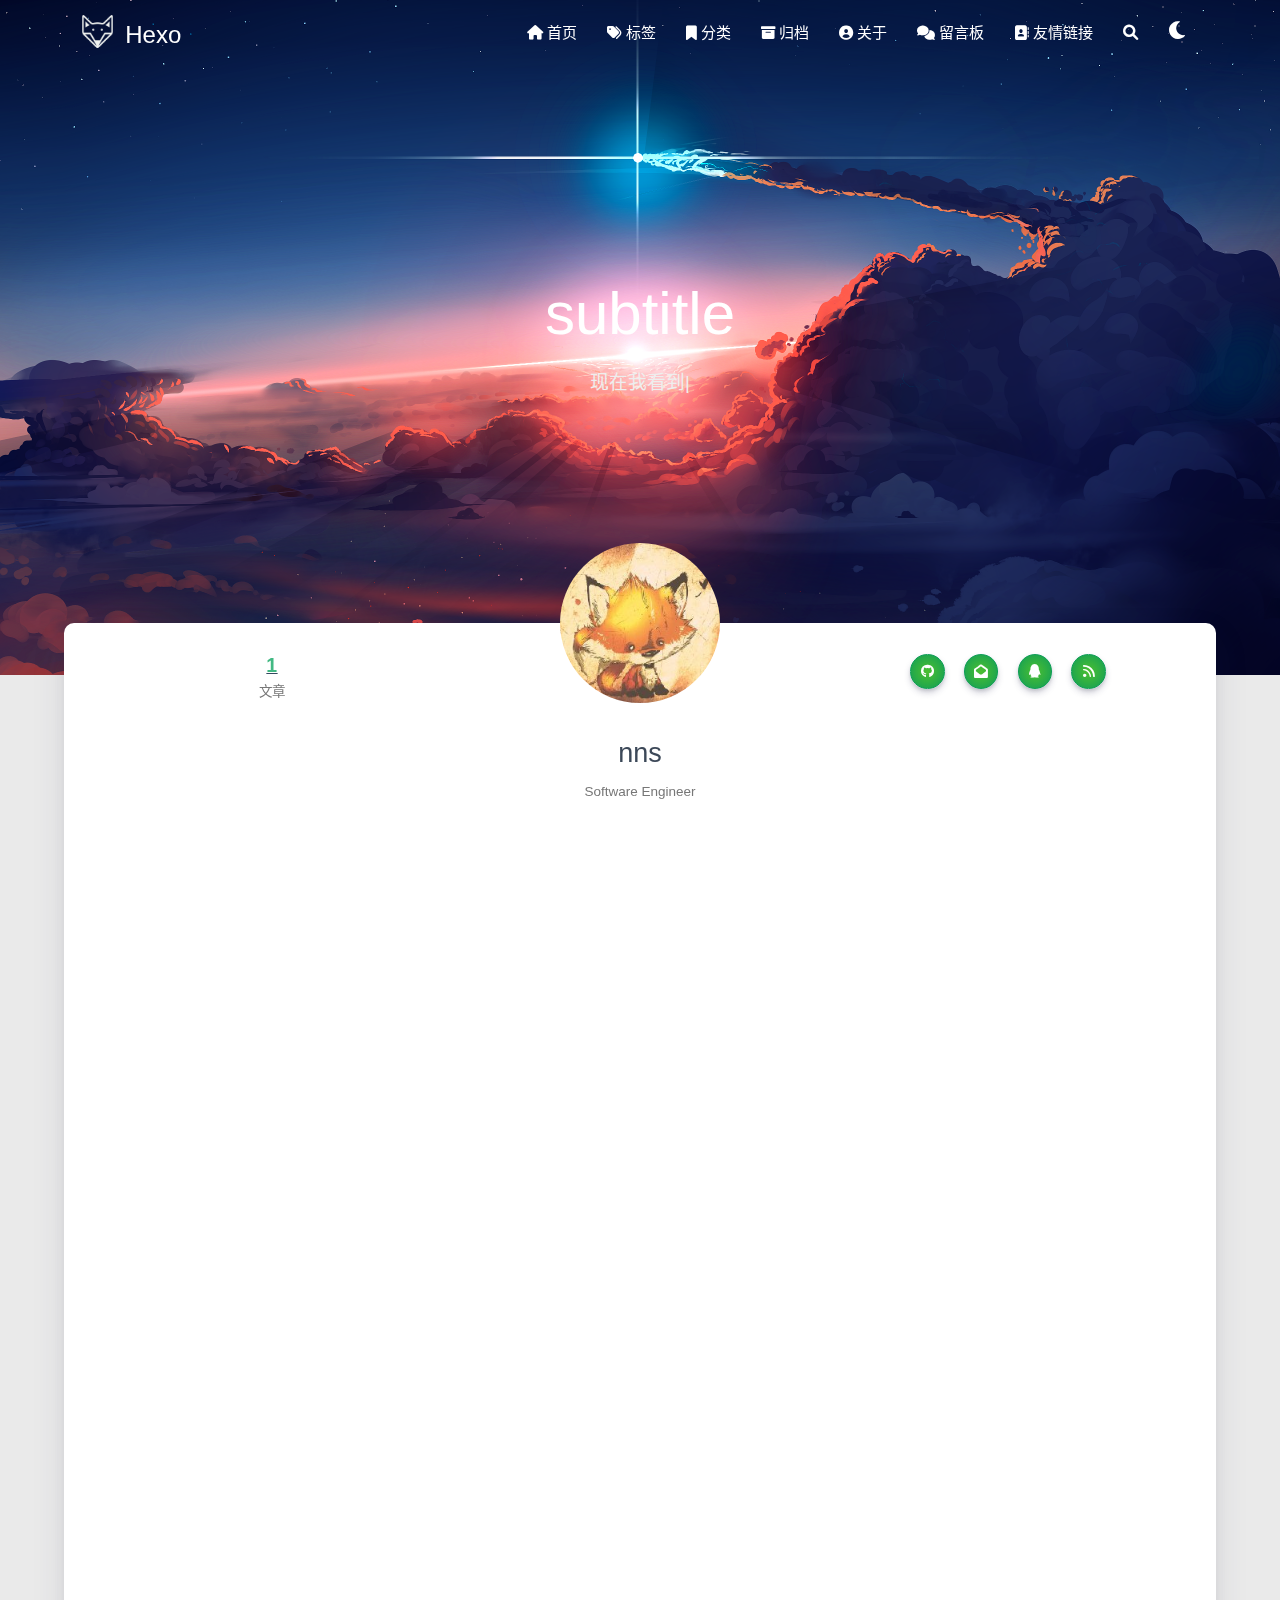
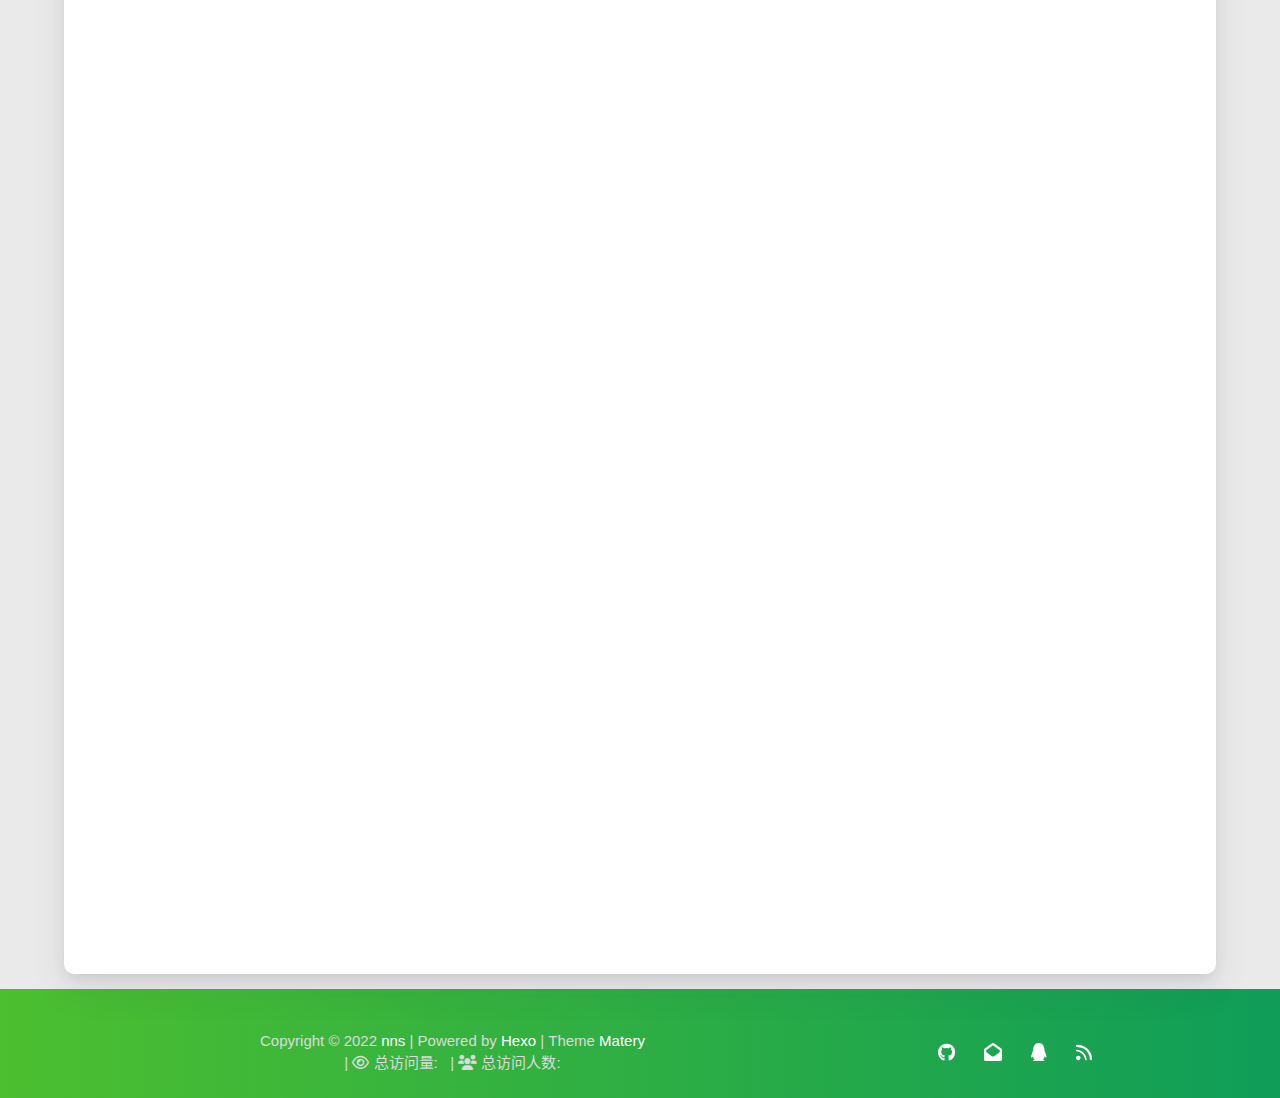
==== about/index.html @ d49d1c5c "Site updated: 2022-09-23 10:09:43" ====
<!DOCTYPE HTML>
<html lang="zh-CN">


<head>
    <meta charset="utf-8">
    <meta name="keywords" content="关于, Hexo">
    <meta name="description" content="Hexo">
    <meta http-equiv="X-UA-Compatible" content="IE=edge">
    <meta name="viewport" content="width=device-width, initial-scale=1.0, user-scalable=no">
    <meta name="renderer" content="webkit|ie-stand|ie-comp">
    <meta name="mobile-web-app-capable" content="yes">
    <meta name="format-detection" content="telephone=no">
    <meta name="apple-mobile-web-app-capable" content="yes">
    <meta name="apple-mobile-web-app-status-bar-style" content="black-translucent">
    <meta name="referrer" content="no-referrer-when-downgrade">
    <!-- Global site tag (gtag.js) - Google Analytics -->


    <title>关于 | Hexo</title>
    <link rel="icon" type="image/png" href="/favicon.png">
    


    <!-- bg-cover style     -->



<link rel="stylesheet" type="text/css" href="/libs/awesome/css/all.min.css">
<link rel="stylesheet" type="text/css" href="/libs/materialize/materialize.min.css">
<link rel="stylesheet" type="text/css" href="/libs/aos/aos.css">
<link rel="stylesheet" type="text/css" href="/libs/animate/animate.min.css">
<link rel="stylesheet" type="text/css" href="/libs/lightGallery/css/lightgallery.min.css">
<link rel="stylesheet" type="text/css" href="/css/matery.css">
<link rel="stylesheet" type="text/css" href="/css/my.css">
<link rel="stylesheet" type="text/css" href="/css/dark.css" media="none" onload="if(media!='all')media='all'">




    <link rel="stylesheet" href="/libs/tocbot/tocbot.css">
    <link rel="stylesheet" href="/css/post.css">




    
        <link rel="stylesheet" type="text/css" href="/css/reward.css">
    



    <script src="/libs/jquery/jquery-3.6.0.min.js"></script>

<meta name="generator" content="Hexo 6.3.0"></head>


<body>
    <header class="navbar-fixed">
    <nav id="headNav" class="bg-color nav-transparent">
        <div id="navContainer" class="nav-wrapper container">
            <div class="brand-logo">
                <a href="/" class="waves-effect waves-light">
                    
                    <img src="/medias/logo.png" class="logo-img" alt="LOGO">
                    
                    <span class="logo-span">Hexo</span>
                </a>
            </div>
            

<a href="#" data-target="mobile-nav" class="sidenav-trigger button-collapse"><i class="fas fa-bars"></i></a>
<ul class="right nav-menu">
  
  <li class="hide-on-med-and-down nav-item">
    
    <a href="/" class="waves-effect waves-light">
      
      <i class="fas fa-home" style="zoom: 0.6;"></i>
      
      <span>首页</span>
    </a>
    
  </li>
  
  <li class="hide-on-med-and-down nav-item">
    
    <a href="/tags" class="waves-effect waves-light">
      
      <i class="fas fa-tags" style="zoom: 0.6;"></i>
      
      <span>标签</span>
    </a>
    
  </li>
  
  <li class="hide-on-med-and-down nav-item">
    
    <a href="/categories" class="waves-effect waves-light">
      
      <i class="fas fa-bookmark" style="zoom: 0.6;"></i>
      
      <span>分类</span>
    </a>
    
  </li>
  
  <li class="hide-on-med-and-down nav-item">
    
    <a href="/archives" class="waves-effect waves-light">
      
      <i class="fas fa-archive" style="zoom: 0.6;"></i>
      
      <span>归档</span>
    </a>
    
  </li>
  
  <li class="hide-on-med-and-down nav-item">
    
    <a href="/about" class="waves-effect waves-light">
      
      <i class="fas fa-user-circle" style="zoom: 0.6;"></i>
      
      <span>关于</span>
    </a>
    
  </li>
  
  <li class="hide-on-med-and-down nav-item">
    
    <a href="/contact" class="waves-effect waves-light">
      
      <i class="fas fa-comments" style="zoom: 0.6;"></i>
      
      <span>留言板</span>
    </a>
    
  </li>
  
  <li class="hide-on-med-and-down nav-item">
    
    <a href="/friends" class="waves-effect waves-light">
      
      <i class="fas fa-address-book" style="zoom: 0.6;"></i>
      
      <span>友情链接</span>
    </a>
    
  </li>
  
  <li>
    <a href="#searchModal" class="modal-trigger waves-effect waves-light">
      <i id="searchIcon" class="fas fa-search" title="搜索" style="zoom: 0.85;"></i>
    </a>
  </li>
  <li>
    <a href="javascript:;" class="waves-effect waves-light" onclick="switchNightMode()" title="深色/浅色模式" >
      <i id="sum-moon-icon" class="fas fa-sun" style="zoom: 0.85;"></i>
    </a>
  </li>
</ul>


<div id="mobile-nav" class="side-nav sidenav">

    <div class="mobile-head bg-color">
        
        <img src="/medias/logo.png" class="logo-img circle responsive-img">
        
        <div class="logo-name">Hexo</div>
        <div class="logo-desc">
            
            Never really desperate, only the lost of the soul.
            
        </div>
    </div>

    <ul class="menu-list mobile-menu-list">
        
        <li class="m-nav-item">
	  
		<a href="/" class="waves-effect waves-light">
			
			    <i class="fa-fw fas fa-home"></i>
			
			首页
		</a>
          
        </li>
        
        <li class="m-nav-item">
	  
		<a href="/tags" class="waves-effect waves-light">
			
			    <i class="fa-fw fas fa-tags"></i>
			
			标签
		</a>
          
        </li>
        
        <li class="m-nav-item">
	  
		<a href="/categories" class="waves-effect waves-light">
			
			    <i class="fa-fw fas fa-bookmark"></i>
			
			分类
		</a>
          
        </li>
        
        <li class="m-nav-item">
	  
		<a href="/archives" class="waves-effect waves-light">
			
			    <i class="fa-fw fas fa-archive"></i>
			
			归档
		</a>
          
        </li>
        
        <li class="m-nav-item">
	  
		<a href="/about" class="waves-effect waves-light">
			
			    <i class="fa-fw fas fa-user-circle"></i>
			
			关于
		</a>
          
        </li>
        
        <li class="m-nav-item">
	  
		<a href="/contact" class="waves-effect waves-light">
			
			    <i class="fa-fw fas fa-comments"></i>
			
			留言板
		</a>
          
        </li>
        
        <li class="m-nav-item">
	  
		<a href="/friends" class="waves-effect waves-light">
			
			    <i class="fa-fw fas fa-address-book"></i>
			
			友情链接
		</a>
          
        </li>
        
        
        <li><div class="divider"></div></li>
        <li>
            <a href="https://github.com/blinkfox/hexo-theme-matery" class="waves-effect waves-light" target="_blank">
                <i class="fab fa-github-square fa-fw"></i>Fork Me
            </a>
        </li>
        
    </ul>
</div>


        </div>

        
            <style>
    .nav-transparent .github-corner {
        display: none !important;
    }

    .github-corner {
        position: absolute;
        z-index: 10;
        top: 0;
        right: 0;
        border: 0;
        transform: scale(1.1);
    }

    .github-corner svg {
        color: #0f9d58;
        fill: #fff;
        height: 64px;
        width: 64px;
    }

    .github-corner:hover .octo-arm {
        animation: a 0.56s ease-in-out;
    }

    .github-corner .octo-arm {
        animation: none;
    }

    @keyframes a {
        0%,
        to {
            transform: rotate(0);
        }
        20%,
        60% {
            transform: rotate(-25deg);
        }
        40%,
        80% {
            transform: rotate(10deg);
        }
    }
</style>

<a href="https://github.com/blinkfox/hexo-theme-matery" class="github-corner tooltipped hide-on-med-and-down" target="_blank"
   data-tooltip="Fork Me" data-position="left" data-delay="50">
    <svg viewBox="0 0 250 250" aria-hidden="true">
        <path d="M0,0 L115,115 L130,115 L142,142 L250,250 L250,0 Z"></path>
        <path d="M128.3,109.0 C113.8,99.7 119.0,89.6 119.0,89.6 C122.0,82.7 120.5,78.6 120.5,78.6 C119.2,72.0 123.4,76.3 123.4,76.3 C127.3,80.9 125.5,87.3 125.5,87.3 C122.9,97.6 130.6,101.9 134.4,103.2"
              fill="currentColor" style="transform-origin: 130px 106px;" class="octo-arm"></path>
        <path d="M115.0,115.0 C114.9,115.1 118.7,116.5 119.8,115.4 L133.7,101.6 C136.9,99.2 139.9,98.4 142.2,98.6 C133.8,88.0 127.5,74.4 143.8,58.0 C148.5,53.4 154.0,51.2 159.7,51.0 C160.3,49.4 163.2,43.6 171.4,40.1 C171.4,40.1 176.1,42.5 178.8,56.2 C183.1,58.6 187.2,61.8 190.9,65.4 C194.5,69.0 197.7,73.2 200.1,77.6 C213.8,80.2 216.3,84.9 216.3,84.9 C212.7,93.1 206.9,96.0 205.4,96.6 C205.1,102.4 203.0,107.8 198.3,112.5 C181.9,128.9 168.3,122.5 157.7,114.1 C157.9,116.9 156.7,120.9 152.7,124.9 L141.0,136.5 C139.8,137.7 141.6,141.9 141.8,141.8 Z"
              fill="currentColor" class="octo-body"></path>
    </svg>
</a>
        
    </nav>

</header>

    <style type="text/css">
    /* don't remove. */
    .about-cover {
        height: 75vh;
    }
</style>

<div class="bg-cover pd-header about-cover">
    <div class="container">
    <div class="row">
    <div class="col s10 offset-s1 m8 offset-m2 l8 offset-l2">
        <div class="brand">
            <div class="title center-align">
                
                    subtitle
                
            </div>

            <div class="description center-align">
                
                <span id="subtitle"></span>
                <script src="/libs/typed/typed.js"></script>
                <script>
                    var typed = new Typed("#subtitle", {
                        strings: [ 
                            
                                "现在我看到了，这机械的脉搏",
                            
                                "And now I see with eye serene, the very pulse of the machine.",
                            
                        ],
                        startDelay: 300,
                        typeSpeed: 100,
                        loop: true,
                        backSpeed: 50,
                        showCursor: true
                    });
                </script>
                
            </div>
        </div>
    </div>
</div>


<script>
    // 每天切换 banner 图.  Switch banner image every day.
    var bannerUrl = "/medias/banner/" + new Date().getDay() + '.jpg';
    $('.bg-cover').css('background-image', 'url(' + bannerUrl + ')');
</script>


    </div>
</div>

<main class="content">

    <div id="aboutme" class="container about-container">
        <div class="card">
            <div class="card-content">
                <div class="row">
                    <div class="post-statis col l4 hide-on-med-and-down" data-aos="zoom-in-right">
                        
<div class="statis">
    <span class="count"><a href="/">1</a></span>
    <span class="name">文章</span>
</div>






                    </div>
                    <div class="col s12 m12 l4">
                        <div class="profile center-align">
                            <div class="avatar">
                                <img src="/medias/avatar.jpg" alt="nns"
                                     class="circle responsive-img avatar-img">
                            </div>
                            <div class="author">
                                <div class="post-statis hide-on-large-only" data-aos="zoom-in-right">
                                    
<div class="statis">
    <span class="count"><a href="/">1</a></span>
    <span class="name">文章</span>
</div>






                                </div>
                                <div class="title">nns</div>
                                <div class="career">Software Engineer</div>
                                <div class="social-link hide-on-large-only" data-aos="zoom-in-left">
                                    
    <a href="https://github.com/blinkfo" class="tooltipped" target="_blank" data-tooltip="访问我的GitHub" data-position="top" data-delay="50">
        <i class="fab fa-github"></i>
    </a>



    <a href="mailto:3038993813@qq.com" class="tooltipped" target="_blank" data-tooltip="邮件联系我" data-position="top" data-delay="50">
        <i class="fas fa-envelope-open"></i>
    </a>







    <a href="tencent://AddContact/?fromId=50&fromSubId=1&subcmd=all&uin=3038993813" class="tooltipped" target="_blank" data-tooltip="QQ联系我: 3038993813" data-position="top" data-delay="50">
        <i class="fab fa-qq"></i>
    </a>







    <a href="/atom.xml" class="tooltipped" target="_blank" data-tooltip="RSS 订阅" data-position="top" data-delay="50">
        <i class="fas fa-rss"></i>
    </a>


                                </div>
                            </div>
                        </div>
                    </div>
                    <div class="col l4 hide-on-med-and-down" data-aos="zoom-in-left">
                        <div class="social-link">
                            
    <a href="https://github.com/blinkfo" class="tooltipped" target="_blank" data-tooltip="访问我的GitHub" data-position="top" data-delay="50">
        <i class="fab fa-github"></i>
    </a>



    <a href="mailto:3038993813@qq.com" class="tooltipped" target="_blank" data-tooltip="邮件联系我" data-position="top" data-delay="50">
        <i class="fas fa-envelope-open"></i>
    </a>







    <a href="tencent://AddContact/?fromId=50&fromSubId=1&subcmd=all&uin=3038993813" class="tooltipped" target="_blank" data-tooltip="QQ联系我: 3038993813" data-position="top" data-delay="50">
        <i class="fab fa-qq"></i>
    </a>







    <a href="/atom.xml" class="tooltipped" target="_blank" data-tooltip="RSS 订阅" data-position="top" data-delay="50">
        <i class="fas fa-rss"></i>
    </a>


                        </div>
                    </div>
                </div>

                <div class="introduction center-align" data-aos="fade-up">苦寻此旅，直抵群星</div>

                <style type="text/css">
    #posts-chart,
    #categories-chart,
    #tags-chart {
        width: 100%;
        height: 300px;
        margin: 0.5rem auto;
        padding: 0.5rem;
    }
</style>

<div id="postCharts" class="post-charts">
    <div class="title center-align" data-aos="zoom-in-up">
        <i class="far fa-bar-chart"></i>&nbsp;&nbsp;文章统计图
    </div>
    <div class="row">
        <div class="chart col s12 m6 l4" data-aos="zoom-in-up">
            <div id="posts-chart"></div>
        </div>

        <div class="chart col s12 m6 l4" data-aos="zoom-in-up">
            <div id="categories-chart"></div>
        </div>

        <div class="chart col s12 m6 l4" data-aos="zoom-in-up">
            <div id="tags-chart"></div>
        </div>
    </div>
</div>

<script type="text/javascript" src="/libs/echarts/echarts.min.js"></script>
<script>
    let postsChart = echarts.init(document.getElementById('posts-chart'));
    let categoriesChart = echarts.init(document.getElementById('categories-chart'));
    let tagsChart = echarts.init(document.getElementById('tags-chart'));

    

    let postsOption = {
        title: {
            text: '文章发布统计图',
            top: -5,
            x: 'center'
        },
        tooltip: {
            trigger: 'axis'
        },
        xAxis: {
            type: 'category',
            data: ["2021-09","2021-10","2021-11","2021-12","2022-01","2022-02","2022-03","2022-04","2022-05","2022-06","2022-07","2022-08","2022-09"]
        },
        yAxis: {
            type: 'value',
        },
        series: [
            {
                name: '文章篇数',
                type: 'line',
                color: ['#6772e5'],
                data: [0,0,0,0,0,0,0,0,0,0,0,0,1],
                markPoint: {
                    symbolSize: 45,
                    color: ['#fa755a','#3ecf8e','#82d3f4'],
                    data: [{
                        type: 'max',
                        itemStyle: {color: ['#3ecf8e']},
                        name: '最大值'
                    }, {
                        type: 'min',
                        itemStyle: {color: ['#fa755a']},
                        name: '最小值'
                    }]
                },
                markLine: {
                    itemStyle: {color: ['#ab47bc']},
                    data: [
                        {type: 'average', name: '平均值'}
                    ]
                }
            }
        ]
    };

    

    let categoriesOption = {
        title: {
            text: '文章分类统计图',
            top: -4,
            x: 'center'
        },
        tooltip: {
            trigger: 'item',
            formatter: "{a} <br/>{b} : {c} ({d}%)"
        },
        series: [
            {
                name: '分类',
                type: 'pie',
                radius: '50%',
                color: ['#6772e5', '#ff9e0f', '#fa755a', '#3ecf8e', '#82d3f4', '#ab47bc', '#525f7f', '#f51c47', '#26A69A'],
                data: [],
                itemStyle: {
                    emphasis: {
                        shadowBlur: 10,
                        shadowOffsetX: 0,
                        shadowColor: 'rgba(0, 0, 0, 0.5)'
                    }
                }
            }
        ]
    };

    

    let tagsOption = {
        title: {
            text: 'TOP10 标签统计图',
            top: -5,
            x: 'center'
        },
        tooltip: {},
        xAxis: [
            {
                type: 'category',
                data: []
            }
        ],
        yAxis: [
            {
                type: 'value'
            }
        ],
        series: [
            {
                type: 'bar',
                color: ['#82d3f4'],
                barWidth : 18,
                data: [],
                markPoint: {
                    symbolSize: 45,
                    data: [{
                        type: 'max',
                        itemStyle: {color: ['#3ecf8e']},
                        name: '最大值'
                    }, {
                        type: 'min',
                        itemStyle: {color: ['#fa755a']},
                        name: '最小值'
                    }],
                },
                markLine: {
                    itemStyle: {color: ['#ab47bc']},
                    data: [
                        {type: 'average', name: '平均值'}
                    ]
                }
            }
        ]
    };

    // render the charts
    postsChart.setOption(postsOption);
    categoriesChart.setOption(categoriesOption);
    tagsChart.setOption(tagsOption);
</script>


                
                
<div class="my-projects">
    <div class="title center-align" data-aos="zoom-in-up">
        <i class="fas fa-gift"></i>&nbsp;&nbsp;我的项目
    </div>
    <div class="row">
        
        
        <div class="col s12 m6 l4" data-aos="fade-up">
            <div class="info center-align">
                <a href="http://github.com/blinkfox/hexo-theme-matery" class="icon"
                   style="background: linear-gradient(to bottom right, #66BB6A 0%, #81C784 100%)" target="_blank">
                    <i class="fas fa-file-alt"></i>
                </a>
                <div class="info-title">
                    <a href="http://github.com/blinkfox/hexo-theme-matery" target="_blank">hexo-theme-matery</a>
                </div>
                <div class="info-desc">This is a Hexo blog theme with &#39;Material Design&#39; and responsive design.</div>
            </div>
        </div>
        
        <div class="col s12 m6 l4" data-aos="fade-up">
            <div class="info center-align">
                <a href="https://github.com/blinkfox/fenix" class="icon"
                   style="background: linear-gradient(to bottom right, #F06292 0%, #EF5350 100%)" target="_blank">
                    <i class="fas fa-database"></i>
                </a>
                <div class="info-title">
                    <a href="https://github.com/blinkfox/fenix" target="_blank">Fenix</a>
                </div>
                <div class="info-desc">这是 Spring Data JPA 复杂或动态 SQL 查询的扩展库。</div>
            </div>
        </div>
        
        <div class="col s12 m6 l4" data-aos="fade-up">
            <div class="info center-align">
                <a href="https://github.com/blinkfox/typora-vue-theme" class="icon"
                   style="background: linear-gradient(to bottom right, #29B6F6 0%, #1E88E5 100%)" target="_blank">
                    <i class="fas fa-file-alt"></i>
                </a>
                <div class="info-title">
                    <a href="https://github.com/blinkfox/typora-vue-theme" target="_blank">typora-vue-theme</a>
                </div>
                <div class="info-desc">This is a typora theme inspired by Vue document style.</div>
            </div>
        </div>
        
        
    </div>
</div>

                

                
                
<div class="my-skills">
    <div class="title center-align" data-aos="zoom-in-up">
        <i class="fas fa-wrench"></i>&nbsp;&nbsp;我的技能
    </div>
    <div class="row">
        
        
        
        <div class="col s12 m6 l6" data-aos="fade-up">
            <div class="skillbar">
                <div class="skillbar-title"
                     style="background: linear-gradient(to right, #FF0066 0%, #FF00CC 100%); width: 85%">
                    <span>Java</span>
                </div>
                <div class="skill-bar-percent">85%</div>
            </div>
        </div>
        
        
        <div class="col s12 m6 l6" data-aos="fade-up">
            <div class="skillbar">
                <div class="skillbar-title"
                     style="background: linear-gradient(to right, #9900FF 0%, #CC66FF 100%); width: 80%">
                    <span>JavaScript</span>
                </div>
                <div class="skill-bar-percent">80%</div>
            </div>
        </div>
        
        
        <div class="col s12 m6 l6" data-aos="fade-up">
            <div class="skillbar">
                <div class="skillbar-title"
                     style="background: linear-gradient(to right, #2196F3 0%, #42A5F5 100%); width: 80%">
                    <span>HTML5</span>
                </div>
                <div class="skill-bar-percent">80%</div>
            </div>
        </div>
        
        
        <div class="col s12 m6 l6" data-aos="fade-up">
            <div class="skillbar">
                <div class="skillbar-title"
                     style="background: linear-gradient(to right, #00BCD4 0%, #80DEEA 100%); width: 70%">
                    <span>CSS</span>
                </div>
                <div class="skill-bar-percent">70%</div>
            </div>
        </div>
        
        
        <div class="col s12 m6 l6" data-aos="fade-up">
            <div class="skillbar">
                <div class="skillbar-title"
                     style="background: linear-gradient(to right, #4CAF50 0%, #81C784 100%); width: 90%">
                    <span>SQL</span>
                </div>
                <div class="skill-bar-percent">90%</div>
            </div>
        </div>
        
        
        <div class="col s12 m6 l6" data-aos="fade-up">
            <div class="skillbar">
                <div class="skillbar-title"
                     style="background: linear-gradient(to right, #FFEB3B 0%, #FFF176 100%); width: 75%">
                    <span>程序设计</span>
                </div>
                <div class="skill-bar-percent">75%</div>
            </div>
        </div>
        
        
    </div>

    

    
    <div class="other-skills chip-container" data-aos="zoom-in-up">
        <div class="sub-title center-align"><i class="fa fa-book"></i>&nbsp;&nbsp;其他技能</div>
        <div class="tag-chips center-align">
            
        </div>
    </div>
    

</div>

                

                
                
<div id="myGallery" class="my-gallery">
    <div class="title center-align" data-aos="zoom-in-up">
        <i class="far fa-image"></i>&nbsp;&nbsp;相册
    </div>
    <div class="row">
        
        
        <div class="photo col s12 m6 l4" data-aos="fade-up">
            <div class="img-item" data-src="/medias/featureimages/0.jpg">
                <img src="/medias/featureimages/0.jpg" class="responsive-img">
            </div>
        </div>
        
        <div class="photo col s12 m6 l4" data-aos="fade-up">
            <div class="img-item" data-src="/medias/featureimages/1.jpg">
                <img src="/medias/featureimages/1.jpg" class="responsive-img">
            </div>
        </div>
        
        <div class="photo col s12 m6 l4" data-aos="fade-up">
            <div class="img-item" data-src="/medias/featureimages/2.jpg">
                <img src="/medias/featureimages/2.jpg" class="responsive-img">
            </div>
        </div>
        
        
    </div>
</div>

<script>
    $(function () {
        let animateClass = 'animated pulse';
        $('#myGallery .photo').hover(function () {
            $(this).addClass(animateClass);
        }, function () {
            $(this).removeClass(animateClass);
        });
    });
</script>

                
                
                
                
            </div>
        </div>
    </div>
</main>


    <footer class="page-footer bg-color">
    
        <link rel="stylesheet" href="/libs/aplayer/APlayer.min.css">
<style>
    .aplayer .aplayer-lrc p {
        
        display: none;
        
        font-size: 12px;
        font-weight: 700;
        line-height: 16px !important;
    }

    .aplayer .aplayer-lrc p.aplayer-lrc-current {
        
        display: none;
        
        font-size: 15px;
        color: #42b983;
    }

    
    .aplayer.aplayer-fixed.aplayer-narrow .aplayer-body {
        left: -66px !important;
    }

    .aplayer.aplayer-fixed.aplayer-narrow .aplayer-body:hover {
        left: 0px !important;
    }

    
</style>
<div class="">
    
    <div class="row">
        <meting-js class="col l8 offset-l2 m10 offset-m1 s12"
                   server="netease"
                   type="playlist"
                   id="503838841"
                   fixed='true'
                   autoplay='false'
                   theme='#42b983'
                   loop='all'
                   order='random'
                   preload='auto'
                   volume='0.7'
                   list-folded='true'
        >
        </meting-js>
    </div>
</div>

<script src="/libs/aplayer/APlayer.min.js"></script>
<script src="/libs/aplayer/Meting.min.js"></script>

    

    <div class="container row center-align"
         style="margin-bottom: 0px !important;">
        <div class="col s12 m8 l8 copy-right">
            Copyright&nbsp;&copy;
            
                <span id="year">2022</span>
            
            <a href="/about" target="_blank">nns</a>
            |&nbsp;Powered by&nbsp;<a href="https://hexo.io/" target="_blank">Hexo</a>
            |&nbsp;Theme&nbsp;<a href="https://github.com/blinkfox/hexo-theme-matery" target="_blank">Matery</a>
            <br>
            
            
            
                
            
            
                <span id="busuanzi_container_site_pv">
                &nbsp;|&nbsp;<i class="far fa-eye"></i>&nbsp;总访问量:&nbsp;
                    <span id="busuanzi_value_site_pv" class="white-color"></span>
            </span>
            
            
                <span id="busuanzi_container_site_uv">
                &nbsp;|&nbsp;<i class="fas fa-users"></i>&nbsp;总访问人数:&nbsp;
                    <span id="busuanzi_value_site_uv" class="white-color"></span>
            </span>
            
            <br>

            <!-- 运行天数提醒. -->
            
            <br>
            
        </div>
        <div class="col s12 m4 l4 social-link social-statis">
    <a href="https://github.com/blinkfo" class="tooltipped" target="_blank" data-tooltip="访问我的GitHub" data-position="top" data-delay="50">
        <i class="fab fa-github"></i>
    </a>



    <a href="mailto:3038993813@qq.com" class="tooltipped" target="_blank" data-tooltip="邮件联系我" data-position="top" data-delay="50">
        <i class="fas fa-envelope-open"></i>
    </a>







    <a href="tencent://AddContact/?fromId=50&fromSubId=1&subcmd=all&uin=3038993813" class="tooltipped" target="_blank" data-tooltip="QQ联系我: 3038993813" data-position="top" data-delay="50">
        <i class="fab fa-qq"></i>
    </a>







    <a href="/atom.xml" class="tooltipped" target="_blank" data-tooltip="RSS 订阅" data-position="top" data-delay="50">
        <i class="fas fa-rss"></i>
    </a>

</div>
    </div>
</footer>

<div class="progress-bar"></div>


    <!-- 搜索遮罩框 -->
<div id="searchModal" class="modal">
    <div class="modal-content">
        <div class="search-header">
            <span class="title"><i class="fas fa-search"></i>&nbsp;&nbsp;搜索</span>
            <input type="search" id="searchInput" name="s" placeholder="请输入搜索的关键字"
                   class="search-input">
        </div>
        <div id="searchResult"></div>
    </div>
</div>

<script type="text/javascript">
$(function () {
    var searchFunc = function (path, search_id, content_id) {
        'use strict';
        $.ajax({
            url: path,
            dataType: "xml",
            success: function (xmlResponse) {
                // get the contents from search data
                var datas = $("entry", xmlResponse).map(function () {
                    return {
                        title: $("title", this).text(),
                        content: $("content", this).text(),
                        url: $("url", this).text()
                    };
                }).get();
                var $input = document.getElementById(search_id);
                var $resultContent = document.getElementById(content_id);
                $input.addEventListener('input', function () {
                    var str = '<ul class=\"search-result-list\">';
                    var keywords = this.value.trim().toLowerCase().split(/[\s\-]+/);
                    $resultContent.innerHTML = "";
                    if (this.value.trim().length <= 0) {
                        return;
                    }
                    // perform local searching
                    datas.forEach(function (data) {
                        var isMatch = true;
                        var data_title = data.title.trim().toLowerCase();
                        var data_content = data.content.trim().replace(/<[^>]+>/g, "").toLowerCase();
                        var data_url = data.url;
                        data_url = data_url.indexOf('/') === 0 ? data.url : '/' + data_url;
                        var index_title = -1;
                        var index_content = -1;
                        var first_occur = -1;
                        // only match artiles with not empty titles and contents
                        if (data_title !== '' && data_content !== '') {
                            keywords.forEach(function (keyword, i) {
                                index_title = data_title.indexOf(keyword);
                                index_content = data_content.indexOf(keyword);
                                if (index_title < 0 && index_content < 0) {
                                    isMatch = false;
                                } else {
                                    if (index_content < 0) {
                                        index_content = 0;
                                    }
                                    if (i === 0) {
                                        first_occur = index_content;
                                    }
                                }
                            });
                        }
                        // show search results
                        if (isMatch) {
                            str += "<li><a href='" + data_url + "' class='search-result-title'>" + data_title + "</a>";
                            var content = data.content.trim().replace(/<[^>]+>/g, "");
                            if (first_occur >= 0) {
                                // cut out 100 characters
                                var start = first_occur - 20;
                                var end = first_occur + 80;
                                if (start < 0) {
                                    start = 0;
                                }
                                if (start === 0) {
                                    end = 100;
                                }
                                if (end > content.length) {
                                    end = content.length;
                                }
                                var match_content = content.substr(start, end);
                                // highlight all keywords
                                keywords.forEach(function (keyword) {
                                    var regS = new RegExp(keyword, "gi");
                                    match_content = match_content.replace(regS, "<em class=\"search-keyword\">" + keyword + "</em>");
                                });

                                str += "<p class=\"search-result\">" + match_content + "...</p>"
                            }
                            str += "</li>";
                        }
                    });
                    str += "</ul>";
                    $resultContent.innerHTML = str;
                });
            }
        });
    };

    searchFunc('/search.xml', 'searchInput', 'searchResult');
});
</script>

    <!-- 白天和黑夜主题 -->
<div class="stars-con">
    <div id="stars"></div>
    <div id="stars2"></div>
    <div id="stars3"></div>  
</div>

<script>
    function switchNightMode() {
        $('<div class="Cuteen_DarkSky"><div class="Cuteen_DarkPlanet"></div></div>').appendTo($('body')),
        setTimeout(function () {
            $('body').hasClass('DarkMode') 
            ? ($('body').removeClass('DarkMode'), localStorage.setItem('isDark', '0'), $('#sum-moon-icon').removeClass("fa-sun").addClass('fa-moon')) 
            : ($('body').addClass('DarkMode'), localStorage.setItem('isDark', '1'), $('#sum-moon-icon').addClass("fa-sun").removeClass('fa-moon')),
            
            setTimeout(function () {
            $('.Cuteen_DarkSky').fadeOut(1e3, function () {
                $(this).remove()
            })
            }, 2e3)
        })
    }
</script>

    <!-- 回到顶部按钮 -->
<div id="backTop" class="top-scroll">
    <a class="btn-floating btn-large waves-effect waves-light" href="#!">
        <i class="fas fa-arrow-up"></i>
    </a>
</div>


    <script src="/libs/materialize/materialize.min.js"></script>
    <script src="/libs/masonry/masonry.pkgd.min.js"></script>
    <script src="/libs/aos/aos.js"></script>
    <script src="/libs/scrollprogress/scrollProgress.min.js"></script>
    <script src="/libs/lightGallery/js/lightgallery-all.min.js"></script>
    <script src="/js/matery.js"></script>

    

    

    <!-- 雪花特效 -->
    

    <!-- 鼠标星星特效 -->
     
        <script type="text/javascript">
            // 只在桌面版网页启用特效
            var windowWidth = $(window).width();
            if (windowWidth > 768) {
                document.write('<script type="text/javascript" src="/libs/others/star.js"><\/script>');
            }
        </script>
    

     
        <script src="https://ssl.captcha.qq.com/TCaptcha.js"></script>
        <script src="/libs/others/TencentCaptcha.js"></script>
        <button id="TencentCaptcha" data-appid="xxxxxxxxxx" data-cbfn="callback" type="button" hidden></button>
    

    <!-- Baidu Analytics -->

    <!-- Baidu Push -->

<script>
    (function () {
        var bp = document.createElement('script');
        var curProtocol = window.location.protocol.split(':')[0];
        if (curProtocol === 'https') {
            bp.src = 'https://zz.bdstatic.com/linksubmit/push.js';
        } else {
            bp.src = 'http://push.zhanzhang.baidu.com/push.js';
        }
        var s = document.getElementsByTagName("script")[0];
        s.parentNode.insertBefore(bp, s);
    })();
</script>

    
    <script src="/libs/others/clicklove.js" async="async"></script>
    
    
    <script async src="/libs/others/busuanzi.pure.mini.js"></script>
    

    

    

    <!--腾讯兔小巢-->
    
    

    

    

    
    <script src="/libs/instantpage/instantpage.js" type="module"></script>
    

</body>

</html>
---- libs/lightGallery/css/lightgallery.min.css ----
@font-face{font-family:lg;src:url(../fonts/lg.ttf?22t19m) format("truetype"),url(../fonts/lg.woff?22t19m) format("woff"),url(../fonts/lg.svg?22t19m#lg) format("svg");font-weight:400;font-style:normal;font-display:block}.lg-icon{font-family:lg!important;speak:never;font-style:normal;font-weight:400;font-variant:normal;text-transform:none;line-height:1;-webkit-font-smoothing:antialiased;-moz-osx-font-smoothing:grayscale}.lg-actions .lg-next,.lg-actions .lg-prev{background-color:rgba(0,0,0,.45);border-radius:2px;color:#999;cursor:pointer;display:block;font-size:22px;margin-top:-10px;padding:8px 10px 9px;position:absolute;top:50%;z-index:1080;border:none;outline:0}.lg-actions .lg-next.disabled,.lg-actions .lg-prev.disabled{pointer-events:none;opacity:.5}.lg-actions .lg-next:hover,.lg-actions .lg-prev:hover{color:#FFF}.lg-actions .lg-next{right:20px}.lg-actions .lg-next:before{content:"\e095"}.lg-actions .lg-prev{left:20px}.lg-actions .lg-prev:after{content:"\e094"}@-webkit-keyframes lg-right-end{0%,100%{left:0}50%{left:-30px}}@-moz-keyframes lg-right-end{0%,100%{left:0}50%{left:-30px}}@-ms-keyframes lg-right-end{0%,100%{left:0}50%{left:-30px}}@keyframes lg-right-end{0%,100%{left:0}50%{left:-30px}}@-webkit-keyframes lg-left-end{0%,100%{left:0}50%{left:30px}}@-moz-keyframes lg-left-end{0%,100%{left:0}50%{left:30px}}@-ms-keyframes lg-left-end{0%,100%{left:0}50%{left:30px}}@keyframes lg-left-end{0%,100%{left:0}50%{left:30px}}.lg-outer.lg-right-end .lg-object{-webkit-animation:lg-right-end .3s;-o-animation:lg-right-end .3s;animation:lg-right-end .3s;position:relative}.lg-outer.lg-left-end .lg-object{-webkit-animation:lg-left-end .3s;-o-animation:lg-left-end .3s;animation:lg-left-end .3s;position:relative}.lg-toolbar{z-index:1082;left:0;position:absolute;top:0;width:100%;background-color:rgba(0,0,0,.45)}.lg-toolbar .lg-icon{color:#999;cursor:pointer;float:right;font-size:24px;height:47px;line-height:27px;padding:10px 0;text-align:center;width:50px;text-decoration:none!important;outline:0;background:0 0;border:none;box-shadow:none;-webkit-transition:color .2s linear;-o-transition:color .2s linear;transition:color .2s linear}.lg-toolbar .lg-icon:hover{color:#FFF}.lg-toolbar .lg-close:after{content:"\e070"}.lg-toolbar .lg-download:after{content:"\e0f2"}.lg-sub-html{background-color:rgba(0,0,0,.45);bottom:0;color:#EEE;font-size:16px;left:0;padding:10px 40px;position:fixed;right:0;text-align:center;z-index:1080}.lg-sub-html h4{margin:0;font-size:13px;font-weight:700}.lg-sub-html p{font-size:12px;margin:5px 0 0}#lg-counter{color:#999;display:inline-block;font-size:16px;padding-left:20px;padding-top:12px;vertical-align:middle}.lg-next,.lg-prev,.lg-toolbar{opacity:1;-webkit-transition:-webkit-transform .35s cubic-bezier(0,0,.25,1) 0s,opacity .35s cubic-bezier(0,0,.25,1) 0s,color .2s linear;-moz-transition:-moz-transform .35s cubic-bezier(0,0,.25,1) 0s,opacity .35s cubic-bezier(0,0,.25,1) 0s,color .2s linear;-o-transition:-o-transform .35s cubic-bezier(0,0,.25,1) 0s,opacity .35s cubic-bezier(0,0,.25,1) 0s,color .2s linear;transition:transform .35s cubic-bezier(0,0,.25,1) 0s,opacity .35s cubic-bezier(0,0,.25,1) 0s,color .2s linear}.lg-hide-items .lg-prev{opacity:0;-webkit-transform:translate3d(-10px,0,0);transform:translate3d(-10px,0,0)}.lg-hide-items .lg-next{opacity:0;-webkit-transform:translate3d(10px,0,0);transform:translate3d(10px,0,0)}.lg-hide-items .lg-toolbar{opacity:0;-webkit-transform:translate3d(0,-10px,0);transform:translate3d(0,-10px,0)}body:not(.lg-from-hash) .lg-outer.lg-start-zoom .lg-object{-webkit-transform:scale3d(.5,.5,.5);transform:scale3d(.5,.5,.5);opacity:0;-webkit-transition:-webkit-transform 250ms cubic-bezier(0,0,.25,1) 0s,opacity 250ms cubic-bezier(0,0,.25,1)!important;-moz-transition:-moz-transform 250ms cubic-bezier(0,0,.25,1) 0s,opacity 250ms cubic-bezier(0,0,.25,1)!important;-o-transition:-o-transform 250ms cubic-bezier(0,0,.25,1) 0s,opacity 250ms cubic-bezier(0,0,.25,1)!important;transition:transform 250ms cubic-bezier(0,0,.25,1) 0s,opacity 250ms cubic-bezier(0,0,.25,1)!important;-webkit-transform-origin:50% 50%;-moz-transform-origin:50% 50%;-ms-transform-origin:50% 50%;transform-origin:50% 50%}body:not(.lg-from-hash) .lg-outer.lg-start-zoom .lg-item.lg-complete .lg-object{-webkit-transform:scale3d(1,1,1);transform:scale3d(1,1,1);opacity:1}.lg-outer .lg-thumb-outer{background-color:#0D0A0A;bottom:0;position:absolute;width:100%;z-index:1080;max-height:350px;-webkit-transform:translate3d(0,100%,0);transform:translate3d(0,100%,0);-webkit-transition:-webkit-transform .25s cubic-bezier(0,0,.25,1) 0s;-moz-transition:-moz-transform .25s cubic-bezier(0,0,.25,1) 0s;-o-transition:-o-transform .25s cubic-bezier(0,0,.25,1) 0s;transition:transform .25s cubic-bezier(0,0,.25,1) 0s}.lg-outer .lg-thumb-outer.lg-grab .lg-thumb-item{cursor:-webkit-grab;cursor:-moz-grab;cursor:-o-grab;cursor:-ms-grab;cursor:grab}.lg-outer .lg-thumb-outer.lg-grabbing .lg-thumb-item{cursor:move;cursor:-webkit-grabbing;cursor:-moz-grabbing;cursor:-o-grabbing;cursor:-ms-grabbing;cursor:grabbing}.lg-outer .lg-thumb-outer.lg-dragging .lg-thumb{-webkit-transition-duration:0s!important;transition-duration:0s!important}.lg-outer.lg-thumb-open .lg-thumb-outer{-webkit-transform:translate3d(0,0,0);transform:translate3d(0,0,0)}.lg-outer .lg-thumb{padding:10px 0;height:100%;margin-bottom:-5px}.lg-outer .lg-thumb-item{cursor:pointer;float:left;overflow:hidden;height:100%;border:2px solid #FFF;border-radius:4px;margin-bottom:5px}@media (min-width:1025px){.lg-outer .lg-thumb-item{-webkit-transition:border-color .25s ease;-o-transition:border-color .25s ease;transition:border-color .25s ease}}.lg-outer .lg-thumb-item.active,.lg-outer .lg-thumb-item:hover{border-color:#a90707}.lg-outer .lg-thumb-item img{width:100%;height:100%;object-fit:cover}.lg-outer.lg-has-thumb .lg-item{padding-bottom:120px}.lg-outer.lg-can-toggle .lg-item{padding-bottom:0}.lg-outer.lg-pull-caption-up .lg-sub-html{-webkit-transition:bottom .25s ease;-o-transition:bottom .25s ease;transition:bottom .25s ease}.lg-outer.lg-pull-caption-up.lg-thumb-open .lg-sub-html{bottom:100px}.lg-outer .lg-toogle-thumb{background-color:#0D0A0A;border-radius:2px 2px 0 0;color:#999;cursor:pointer;font-size:24px;height:39px;line-height:27px;padding:5px 0;position:absolute;right:20px;text-align:center;top:-39px;width:50px;outline:0;border:none}.lg-outer .lg-toogle-thumb:after{content:"\e1ff"}.lg-outer .lg-toogle-thumb:hover{color:#FFF}.lg-outer .lg-video-cont{display:inline-block;vertical-align:middle;max-width:1140px;max-height:100%;width:100%;padding:0 5px}.lg-outer .lg-video{width:100%;height:0;padding-bottom:56.25%;overflow:hidden;position:relative}.lg-outer .lg-video .lg-object{display:inline-block;position:absolute;top:0;left:0;width:100%!important;height:100%!important}.lg-outer .lg-video .lg-video-play{width:84px;height:59px;position:absolute;left:50%;top:50%;margin-left:-42px;margin-top:-30px;z-index:1080;cursor:pointer}.lg-outer .lg-has-iframe .lg-video{-webkit-overflow-scrolling:touch;overflow:auto}.lg-outer .lg-has-vimeo .lg-video-play{background:url(../img/vimeo-play.png) no-repeat}.lg-outer .lg-has-vimeo:hover .lg-video-play{background:url(../img/vimeo-play.png) 0 -58px no-repeat}.lg-outer .lg-has-html5 .lg-video-play{background:url(../img/video-play.png) no-repeat;height:64px;margin-left:-32px;margin-top:-32px;width:64px;opacity:.8}.lg-outer .lg-has-html5:hover .lg-video-play{opacity:1}.lg-outer .lg-has-youtube .lg-video-play{background:url(../img/youtube-play.png) no-repeat}.lg-outer .lg-has-youtube:hover .lg-video-play{background:url(../img/youtube-play.png) 0 -60px no-repeat}.lg-outer .lg-video-object{width:100%!important;height:100%!important;position:absolute;top:0;left:0}.lg-outer .lg-has-video .lg-video-object{visibility:hidden}.lg-outer .lg-has-video.lg-video-playing .lg-object,.lg-outer .lg-has-video.lg-video-playing .lg-video-play{display:none}.lg-outer .lg-has-video.lg-video-playing .lg-video-object{visibility:visible}.lg-progress-bar{background-color:#333;height:5px;left:0;position:absolute;top:0;width:100%;z-index:1083;opacity:0;-webkit-transition:opacity 80ms ease 0s;-moz-transition:opacity 80ms ease 0s;-o-transition:opacity 80ms ease 0s;transition:opacity 80ms ease 0s}.lg-progress-bar .lg-progress{background-color:#a90707;height:5px;width:0}.lg-progress-bar.lg-start .lg-progress{width:100%}.lg-show-autoplay .lg-progress-bar{opacity:1}.lg-autoplay-button:after{content:"\e01d"}.lg-show-autoplay .lg-autoplay-button:after{content:"\e01a"}.lg-outer.lg-css3.lg-zoom-dragging .lg-item.lg-complete.lg-zoomable .lg-image,.lg-outer.lg-css3.lg-zoom-dragging .lg-item.lg-complete.lg-zoomable .lg-img-wrap{-webkit-transition-duration:0s;transition-duration:0s}.lg-outer.lg-use-transition-for-zoom .lg-item.lg-complete.lg-zoomable .lg-img-wrap{-webkit-transition:-webkit-transform .3s cubic-bezier(0,0,.25,1) 0s;-moz-transition:-moz-transform .3s cubic-bezier(0,0,.25,1) 0s;-o-transition:-o-transform .3s cubic-bezier(0,0,.25,1) 0s;transition:transform .3s cubic-bezier(0,0,.25,1) 0s}.lg-outer.lg-use-left-for-zoom .lg-item.lg-complete.lg-zoomable .lg-img-wrap{-webkit-transition:left .3s cubic-bezier(0,0,.25,1) 0s,top .3s cubic-bezier(0,0,.25,1) 0s;-moz-transition:left .3s cubic-bezier(0,0,.25,1) 0s,top .3s cubic-bezier(0,0,.25,1) 0s;-o-transition:left .3s cubic-bezier(0,0,.25,1) 0s,top .3s cubic-bezier(0,0,.25,1) 0s;transition:left .3s cubic-bezier(0,0,.25,1) 0s,top .3s cubic-bezier(0,0,.25,1) 0s}.lg-outer .lg-item.lg-complete.lg-zoomable .lg-img-wrap{-webkit-transform:translate3d(0,0,0);transform:translate3d(0,0,0);-webkit-backface-visibility:hidden;-moz-backface-visibility:hidden;backface-visibility:hidden}.lg-outer .lg-item.lg-complete.lg-zoomable .lg-image{-webkit-transform:scale3d(1,1,1);transform:scale3d(1,1,1);-webkit-transition:-webkit-transform .3s cubic-bezier(0,0,.25,1) 0s,opacity .15s!important;-moz-transition:-moz-transform .3s cubic-bezier(0,0,.25,1) 0s,opacity .15s!important;-o-transition:-o-transform .3s cubic-bezier(0,0,.25,1) 0s,opacity .15s!important;transition:transform .3s cubic-bezier(0,0,.25,1) 0s,opacity .15s!important;-webkit-transform-origin:0 0;-moz-transform-origin:0 0;-ms-transform-origin:0 0;transform-origin:0 0;-webkit-backface-visibility:hidden;-moz-backface-visibility:hidden;backface-visibility:hidden}#lg-zoom-in:after{content:"\e311"}#lg-actual-size{font-size:20px}#lg-actual-size:after{content:"\e033"}#lg-zoom-out{opacity:.5;pointer-events:none}#lg-zoom-out:after{content:"\e312"}.lg-zoomed #lg-zoom-out{opacity:1;pointer-events:auto}.lg-outer .lg-pager-outer{bottom:60px;left:0;position:absolute;right:0;text-align:center;z-index:1080;height:10px}.lg-outer .lg-pager-outer.lg-pager-hover .lg-pager-cont{overflow:visible}.lg-outer .lg-pager-cont{cursor:pointer;display:inline-block;overflow:hidden;position:relative;vertical-align:top;margin:0 5px}.lg-outer .lg-pager-cont:hover .lg-pager-thumb-cont{opacity:1;-webkit-transform:translate3d(0,0,0);transform:translate3d(0,0,0)}.lg-outer .lg-pager-cont.lg-pager-active .lg-pager{box-shadow:0 0 0 2px #fff inset}.lg-outer .lg-pager-thumb-cont{background-color:#fff;color:#FFF;bottom:100%;height:83px;left:0;margin-bottom:20px;margin-left:-60px;opacity:0;padding:5px;position:absolute;width:120px;border-radius:3px;-webkit-transition:opacity .15s ease 0s,-webkit-transform .15s ease 0s;-moz-transition:opacity .15s ease 0s,-moz-transform .15s ease 0s;-o-transition:opacity .15s ease 0s,-o-transform .15s ease 0s;transition:opacity .15s ease 0s,transform .15s ease 0s;-webkit-transform:translate3d(0,5px,0);transform:translate3d(0,5px,0)}.lg-outer .lg-pager-thumb-cont img{width:100%;height:100%}.lg-outer .lg-pager{background-color:rgba(255,255,255,.5);border-radius:50%;box-shadow:0 0 0 8px rgba(255,255,255,.7) inset;display:block;height:12px;-webkit-transition:box-shadow .3s ease 0s;-o-transition:box-shadow .3s ease 0s;transition:box-shadow .3s ease 0s;width:12px}.lg-outer .lg-pager:focus,.lg-outer .lg-pager:hover{box-shadow:0 0 0 8px #fff inset}.lg-outer .lg-caret{border-left:10px solid transparent;border-right:10px solid transparent;border-top:10px dashed;bottom:-10px;display:inline-block;height:0;left:50%;margin-left:-5px;position:absolute;vertical-align:middle;width:0}.lg-fullscreen:after{content:"\e20c"}.lg-fullscreen-on .lg-fullscreen:after{content:"\e20d"}.lg-outer #lg-dropdown-overlay{background-color:rgba(0,0,0,.25);bottom:0;cursor:default;left:0;position:fixed;right:0;top:0;z-index:1081;opacity:0;visibility:hidden;-webkit-transition:visibility 0s linear .18s,opacity .18s linear 0s;-o-transition:visibility 0s linear .18s,opacity .18s linear 0s;transition:visibility 0s linear .18s,opacity .18s linear 0s}.lg-outer.lg-dropdown-active #lg-dropdown-overlay,.lg-outer.lg-dropdown-active .lg-dropdown{-webkit-transition-delay:0s;transition-delay:0s;-moz-transform:translate3d(0,0,0);-o-transform:translate3d(0,0,0);-ms-transform:translate3d(0,0,0);-webkit-transform:translate3d(0,0,0);transform:translate3d(0,0,0);opacity:1;visibility:visible}.lg-outer.lg-dropdown-active #lg-share{color:#FFF}.lg-outer .lg-dropdown{background-color:#fff;border-radius:2px;font-size:14px;list-style-type:none;margin:0;padding:10px 0;position:absolute;right:0;text-align:left;top:50px;opacity:0;visibility:hidden;-moz-transform:translate3d(0,5px,0);-o-transform:translate3d(0,5px,0);-ms-transform:translate3d(0,5px,0);-webkit-transform:translate3d(0,5px,0);transform:translate3d(0,5px,0);-webkit-transition:-webkit-transform .18s linear 0s,visibility 0s linear .5s,opacity .18s linear 0s;-moz-transition:-moz-transform .18s linear 0s,visibility 0s linear .5s,opacity .18s linear 0s;-o-transition:-o-transform .18s linear 0s,visibility 0s linear .5s,opacity .18s linear 0s;transition:transform .18s linear 0s,visibility 0s linear .5s,opacity .18s linear 0s}.lg-outer .lg-dropdown:after{content:"";display:block;height:0;width:0;position:absolute;border:8px solid transparent;border-bottom-color:#FFF;right:16px;top:-16px}.lg-outer .lg-dropdown>li:last-child{margin-bottom:0}.lg-outer .lg-dropdown>li:hover .lg-icon,.lg-outer .lg-dropdown>li:hover a{color:#333}.lg-outer .lg-dropdown a{color:#333;display:block;white-space:pre;padding:4px 12px;font-family:"Open Sans","Helvetica Neue",Helvetica,Arial,sans-serif;font-size:12px}.lg-outer .lg-dropdown a:hover{background-color:rgba(0,0,0,.07)}.lg-outer .lg-dropdown .lg-dropdown-text{display:inline-block;line-height:1;margin-top:-3px;vertical-align:middle}.lg-outer .lg-dropdown .lg-icon{color:#333;display:inline-block;float:none;font-size:20px;height:auto;line-height:1;margin-right:8px;padding:0;vertical-align:middle;width:auto}.lg-outer,.lg-outer .lg,.lg-outer .lg-inner{height:100%;width:100%}.lg-outer #lg-share{position:relative}.lg-outer #lg-share:after{content:"\e80d"}.lg-outer #lg-share-facebook .lg-icon{color:#3b5998}.lg-outer #lg-share-facebook .lg-icon:after{content:"\e904"}.lg-outer #lg-share-twitter .lg-icon{color:#00aced}.lg-outer #lg-share-twitter .lg-icon:after{content:"\e907"}.lg-outer #lg-share-googleplus .lg-icon{color:#dd4b39}.lg-outer #lg-share-googleplus .lg-icon:after{content:"\e905"}.lg-outer #lg-share-pinterest .lg-icon{color:#cb2027}.lg-outer #lg-share-pinterest .lg-icon:after{content:"\e906"}.lg-outer .lg-img-rotate{position:absolute;padding:0 5px;left:0;right:0;top:0;bottom:0;-webkit-transition:-webkit-transform .3s cubic-bezier(.32,0,.67,0) 0s;-moz-transition:-moz-transform .3s cubic-bezier(.32,0,.67,0) 0s;-o-transition:-o-transform .3s cubic-bezier(.32,0,.67,0) 0s;transition:transform .3s cubic-bezier(.32,0,.67,0) 0s}.lg-rotate-left:after{content:"\e900"}.lg-rotate-right:after{content:"\e901"}.lg-icon.lg-flip-hor,.lg-icon.lg-flip-ver{font-size:26px}.lg-flip-ver:after{content:"\e903"}.lg-flip-hor:after{content:"\e902"}.lg-group:after{content:"";display:table;clear:both}.lg-outer{position:fixed;top:0;left:0;z-index:1050;text-align:left;opacity:0;outline:0;-webkit-transition:opacity .15s ease 0s;-o-transition:opacity .15s ease 0s;transition:opacity .15s ease 0s}.lg-outer *{-webkit-box-sizing:border-box;-moz-box-sizing:border-box;box-sizing:border-box}.lg-outer.lg-visible{opacity:1}.lg-outer.lg-css3 .lg-item.lg-current,.lg-outer.lg-css3 .lg-item.lg-next-slide,.lg-outer.lg-css3 .lg-item.lg-prev-slide{-webkit-transition-duration:inherit!important;transition-duration:inherit!important;-webkit-transition-timing-function:inherit!important;transition-timing-function:inherit!important}.lg-outer.lg-css3.lg-dragging .lg-item.lg-current,.lg-outer.lg-css3.lg-dragging .lg-item.lg-next-slide,.lg-outer.lg-css3.lg-dragging .lg-item.lg-prev-slide{-webkit-transition-duration:0s!important;transition-duration:0s!important;opacity:1}.lg-outer.lg-grab img.lg-object{cursor:-webkit-grab;cursor:-moz-grab;cursor:-o-grab;cursor:-ms-grab;cursor:grab}.lg-outer.lg-grabbing img.lg-object{cursor:move;cursor:-webkit-grabbing;cursor:-moz-grabbing;cursor:-o-grabbing;cursor:-ms-grabbing;cursor:grabbing}.lg-outer .lg{position:relative;overflow:hidden;margin-left:auto;margin-right:auto;max-width:100%;max-height:100%}.lg-outer .lg-inner{position:absolute;left:0;top:0;white-space:nowrap}.lg-outer .lg-item{background:url(../img/loading.gif) center center no-repeat;display:none!important}.lg-outer.lg-css .lg-current,.lg-outer.lg-css3 .lg-current,.lg-outer.lg-css3 .lg-next-slide,.lg-outer.lg-css3 .lg-prev-slide{display:inline-block!important}.lg-outer .lg-img-wrap,.lg-outer .lg-item{display:inline-block;text-align:center;position:absolute;width:100%;height:100%}.lg-outer .lg-img-wrap:before,.lg-outer .lg-item:before{content:"";display:inline-block;height:50%;width:1px;margin-right:-1px}.lg-outer .lg-img-wrap{position:absolute;padding:0 5px;left:0;right:0;top:0;bottom:0}.lg-outer .lg-item.lg-complete{background-image:none}.lg-outer .lg-item.lg-current{z-index:1060}.lg-outer .lg-image{display:inline-block;vertical-align:middle;max-width:100%;max-height:100%;width:auto!important;height:auto!important}.lg-outer.lg-show-after-load .lg-item .lg-object,.lg-outer.lg-show-after-load .lg-item .lg-video-play{opacity:0;-webkit-transition:opacity .15s ease 0s;-o-transition:opacity .15s ease 0s;transition:opacity .15s ease 0s}.lg-outer.lg-show-after-load .lg-item.lg-complete .lg-object,.lg-outer.lg-show-after-load .lg-item.lg-complete .lg-video-play{opacity:1}.lg-outer .lg-empty-html,.lg-outer.lg-hide-download #lg-download{display:none}.lg-backdrop{position:fixed;top:0;left:0;right:0;bottom:0;z-index:1040;background-color:#000;opacity:0;-webkit-transition:opacity .15s ease 0s;-o-transition:opacity .15s ease 0s;transition:opacity .15s ease 0s}.lg-backdrop.in{opacity:1}.lg-css3.lg-no-trans .lg-current,.lg-css3.lg-no-trans .lg-next-slide,.lg-css3.lg-no-trans .lg-prev-slide{-webkit-transition:none 0s ease 0s!important;-moz-transition:none 0s ease 0s!important;-o-transition:none 0s ease 0s!important;transition:none 0s ease 0s!important}.lg-css3.lg-use-css3 .lg-item,.lg-css3.lg-use-left .lg-item{-webkit-backface-visibility:hidden;-moz-backface-visibility:hidden;backface-visibility:hidden}.lg-css3.lg-fade .lg-item{opacity:0}.lg-css3.lg-fade .lg-item.lg-current{opacity:1}.lg-css3.lg-fade .lg-item.lg-current,.lg-css3.lg-fade .lg-item.lg-next-slide,.lg-css3.lg-fade .lg-item.lg-prev-slide{-webkit-transition:opacity .1s ease 0s;-moz-transition:opacity .1s ease 0s;-o-transition:opacity .1s ease 0s;transition:opacity .1s ease 0s}.lg-css3.lg-slide.lg-use-css3 .lg-item{opacity:0}.lg-css3.lg-slide.lg-use-css3 .lg-item.lg-prev-slide{-webkit-transform:translate3d(-100%,0,0);transform:translate3d(-100%,0,0)}.lg-css3.lg-slide.lg-use-css3 .lg-item.lg-next-slide{-webkit-transform:translate3d(100%,0,0);transform:translate3d(100%,0,0)}.lg-css3.lg-slide.lg-use-css3 .lg-item.lg-current{-webkit-transform:translate3d(0,0,0);transform:translate3d(0,0,0);opacity:1}.lg-css3.lg-slide.lg-use-css3 .lg-item.lg-current,.lg-css3.lg-slide.lg-use-css3 .lg-item.lg-next-slide,.lg-css3.lg-slide.lg-use-css3 .lg-item.lg-prev-slide{-webkit-transition:-webkit-transform 1s cubic-bezier(0,0,.25,1) 0s,opacity .1s ease 0s;-moz-transition:-moz-transform 1s cubic-bezier(0,0,.25,1) 0s,opacity .1s ease 0s;-o-transition:-o-transform 1s cubic-bezier(0,0,.25,1) 0s,opacity .1s ease 0s;transition:transform 1s cubic-bezier(0,0,.25,1) 0s,opacity .1s ease 0s}.lg-css3.lg-slide.lg-use-left .lg-item{opacity:0;position:absolute;left:0}.lg-css3.lg-slide.lg-use-left .lg-item.lg-prev-slide{left:-100%}.lg-css3.lg-slide.lg-use-left .lg-item.lg-next-slide{left:100%}.lg-css3.lg-slide.lg-use-left .lg-item.lg-current{left:0;opacity:1}.lg-css3.lg-slide.lg-use-left .lg-item.lg-current,.lg-css3.lg-slide.lg-use-left .lg-item.lg-next-slide,.lg-css3.lg-slide.lg-use-left .lg-item.lg-prev-slide{-webkit-transition:left 1s cubic-bezier(0,0,.25,1) 0s,opacity .1s ease 0s;-moz-transition:left 1s cubic-bezier(0,0,.25,1) 0s,opacity .1s ease 0s;-o-transition:left 1s cubic-bezier(0,0,.25,1) 0s,opacity .1s ease 0s;transition:left 1s cubic-bezier(0,0,.25,1) 0s,opacity .1s ease 0s}
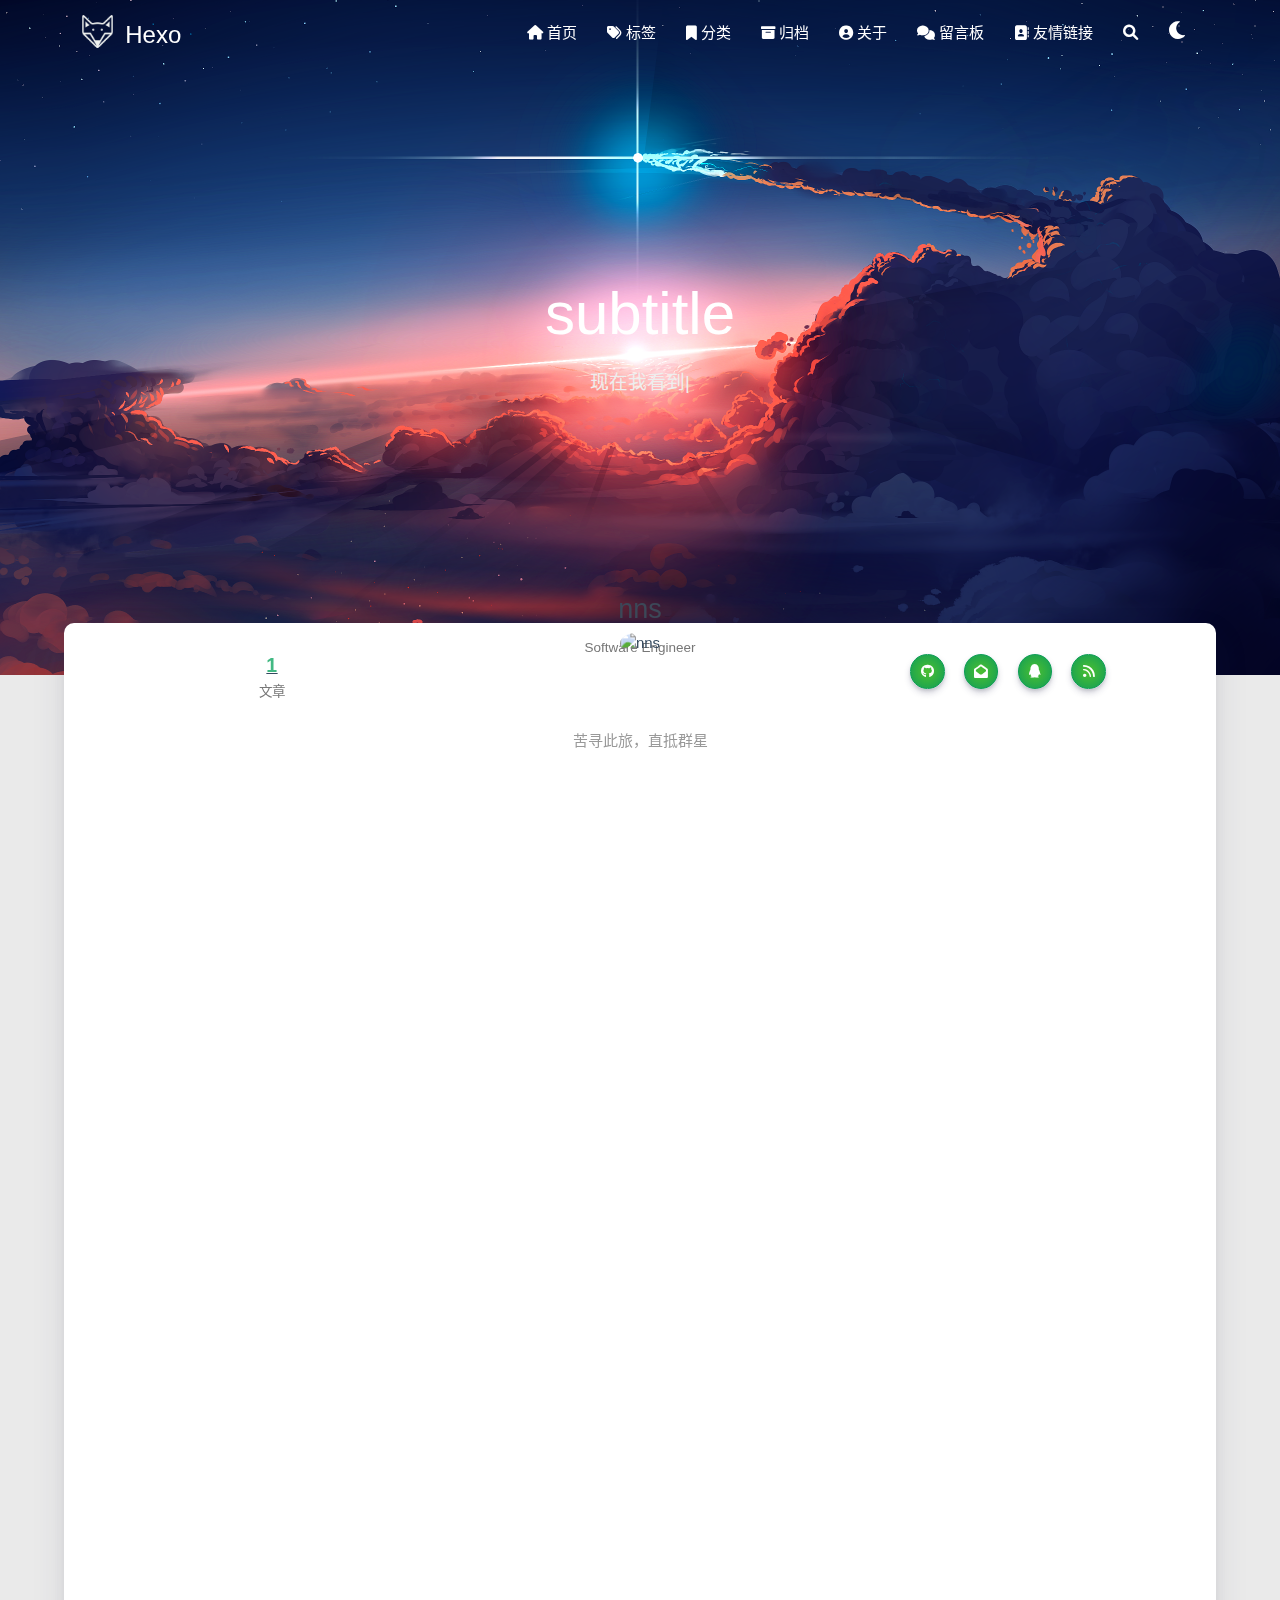
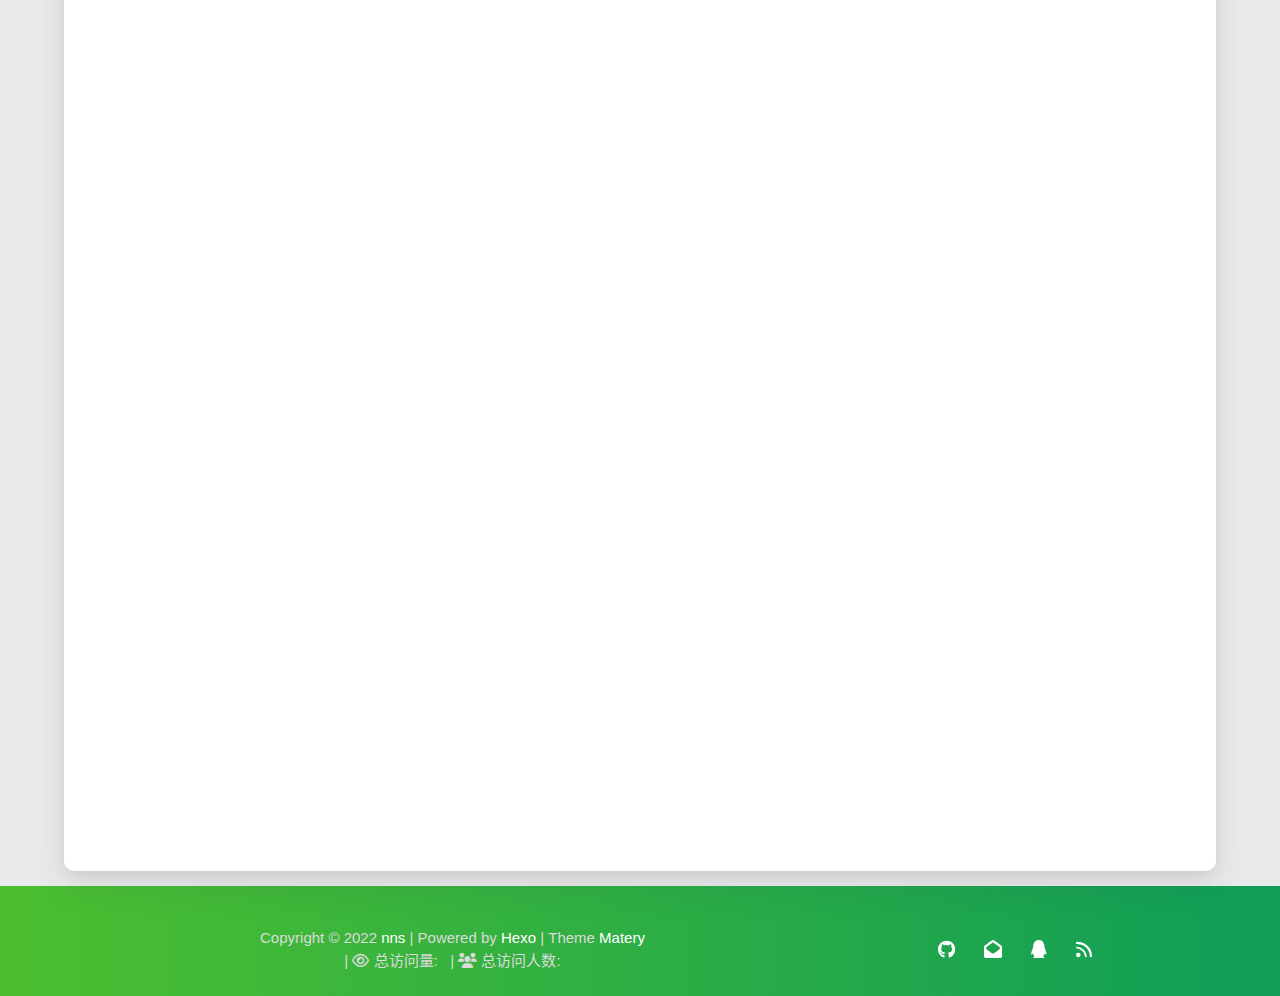
==== commit 7fda149e: "Site updated: 2022-11-26 16:53:03" ====
--- a/about/index.html
+++ b/about/index.html
@@ -407,7 +407,7 @@
                     <div class="col s12 m12 l4">
                         <div class="profile center-align">
                             <div class="avatar">
-                                <img src="/medias/avatar.jpg" alt="nns"
+                                <img src="/medias/www-0002.gif" alt="nns"
                                      class="circle responsive-img avatar-img">
                             </div>
                             <div class="author">
@@ -552,7 +552,7 @@
         },
         xAxis: {
             type: 'category',
-            data: ["2021-09","2021-10","2021-11","2021-12","2022-01","2022-02","2022-03","2022-04","2022-05","2022-06","2022-07","2022-08","2022-09"]
+            data: ["2021-11","2021-12","2022-01","2022-02","2022-03","2022-04","2022-05","2022-06","2022-07","2022-08","2022-09","2022-10","2022-11"]
         },
         yAxis: {
             type: 'value',
@@ -562,7 +562,7 @@
                 name: '文章篇数',
                 type: 'line',
                 color: ['#6772e5'],
-                data: [0,0,0,0,0,0,0,0,0,0,0,0,1],
+                data: [0,0,0,0,0,0,0,0,0,0,1,0,0],
                 markPoint: {
                     symbolSize: 45,
                     color: ['#fa755a','#3ecf8e','#82d3f4'],
@@ -1203,6 +1203,8 @@
     
 
     
+    <script type="text/javascript" src="/libs/background/ribbon-dynamic.js" async="async"></script>
+    
 
     
     <script src="/libs/instantpage/instantpage.js" type="module"></script>
